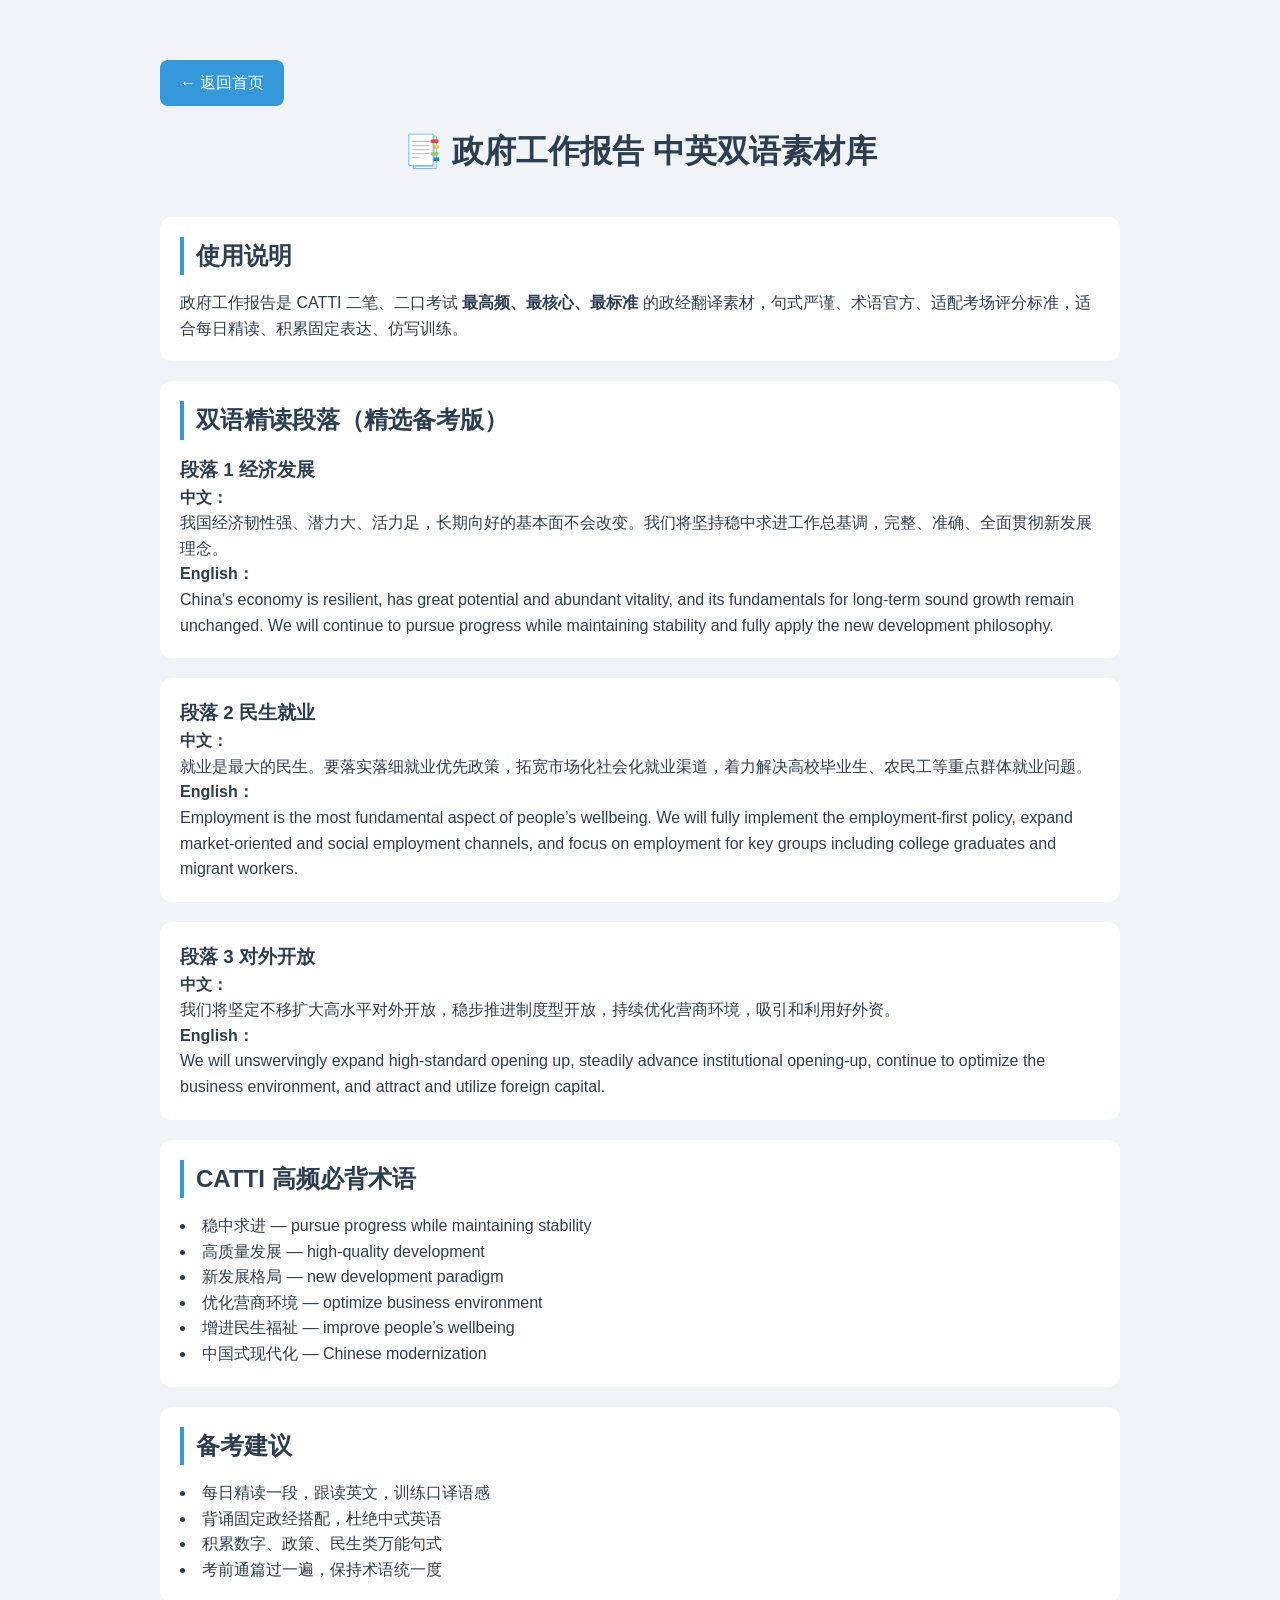
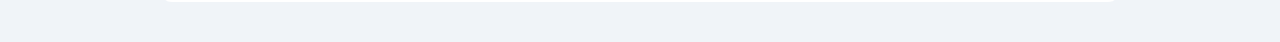
==== report.html @ c9dc54a0 "创建 report.html" ====
<!DOCTYPE html>
<html lang="zh-CN">
<head>
    <meta charset="UTF-8">
    <meta name="viewport" content="width=device-width, initial-scale=1.0">
    <title>政府工作报告双语 | 翻译素材</title>
    <link rel="stylesheet" href="style.css">
</head>
<body>
    <div class="container">
        <a href="index.html" class="back-btn">← 返回首页</a>
        <h1>📑 政府工作报告 中英双语素材库</h1>

        <div class="section">
            <h2>使用说明</h2>
            <p>政府工作报告是 CATTI 二笔、二口考试 <strong>最高频、最核心、最标准</strong> 的政经翻译素材，句式严谨、术语官方、适配考场评分标准，适合每日精读、积累固定表达、仿写训练。</p>
        </div>

        <div class="section">
            <h2>双语精读段落（精选备考版）</h2>

            <h3>段落 1 经济发展</h3>
            <p><strong>中文：</strong></p>
            <p>我国经济韧性强、潜力大、活力足，长期向好的基本面不会改变。我们将坚持稳中求进工作总基调，完整、准确、全面贯彻新发展理念。</p>
            <p><strong>English：</strong></p>
            <p>China’s economy is resilient, has great potential and abundant vitality, and its fundamentals for long-term sound growth remain unchanged. We will continue to pursue progress while maintaining stability and fully apply the new development philosophy.</p>
        </div>

        <div class="section">
            <h3>段落 2 民生就业</h3>
            <p><strong>中文：</strong></p>
            <p>就业是最大的民生。要落实落细就业优先政策，拓宽市场化社会化就业渠道，着力解决高校毕业生、农民工等重点群体就业问题。</p>
            <p><strong>English：</strong></p>
            <p>Employment is the most fundamental aspect of people’s wellbeing. We will fully implement the employment-first policy, expand market-oriented and social employment channels, and focus on employment for key groups including college graduates and migrant workers.</p>
        </div>

        <div class="section">
            <h3>段落 3 对外开放</h3>
            <p><strong>中文：</strong></p>
            <p>我们将坚定不移扩大高水平对外开放，稳步推进制度型开放，持续优化营商环境，吸引和利用好外资。</p>
            <p><strong>English：</strong></p>
            <p>We will unswervingly expand high-standard opening up, steadily advance institutional opening-up, continue to optimize the business environment, and attract and utilize foreign capital.</p>
        </div>

        <div class="section">
            <h2>CATTI 高频必背术语</h2>
            <ul>
                <li>稳中求进 — pursue progress while maintaining stability</li>
                <li>高质量发展 — high-quality development</li>
                <li>新发展格局 — new development paradigm</li>
                <li>优化营商环境 — optimize business environment</li>
                <li>增进民生福祉 — improve people’s wellbeing</li>
                <li>中国式现代化 — Chinese modernization</li>
            </ul>
        </div>

        <div class="section">
            <h2>备考建议</h2>
            <ul>
                <li>每日精读一段，跟读英文，训练口译语感</li>
                <li>背诵固定政经搭配，杜绝中式英语</li>
                <li>积累数字、政策、民生类万能句式</li>
                <li>考前通篇过一遍，保持术语统一度</li>
            </ul>
        </div>

    </div>
</body>
</html>
---- style.css ----
* {
    margin: 0;
    padding: 0;
    box-sizing: border-box;
    font-family: -apple-system, BlinkMacSystemFont, "Segoe UI", Roboto, sans-serif;
}
body {
    background-color: #f0f4f8;
    color: #2c3e50;
    line-height: 1.6;
}
.container {
    max-width: 1000px;
    margin: 40px auto;
    padding: 0 20px;
}
h1 {
    text-align: center;
    margin-bottom: 40px;
    color: #2c3e50;
}
.nav-grid {
    display: grid;
    grid-template-columns: repeat(auto-fit, minmax(250px, 1fr));
    gap: 20px;
}
.nav-card {
    background: white;
    padding: 30px 20px;
    border-radius: 16px;
    box-shadow: 0 4px 12px rgba(0,0,0,0.05);
    text-decoration: none;
    color: inherit;
    transition: transform 0.2s;
}
.nav-card:hover {
    transform: translateY(-5px);
}
.nav-card h3 {
    color: #3498db;
    margin-bottom: 10px;
}
.back-btn {
    display: inline-block;
    margin: 20px 0;
    padding: 10px 20px;
    background: #3498db;
    color: white;
    text-decoration: none;
    border-radius: 8px;
}
.section {
    background: white;
    padding: 20px;
    border-radius: 12px;
    margin-bottom: 20px;
}
.section h2 {
    color: #2c3e50;
    border-left: 4px solid #3498db;
    padding-left: 12px;
    margin-bottom: 15px;
}
ul {
    list-style-position: inside;
}
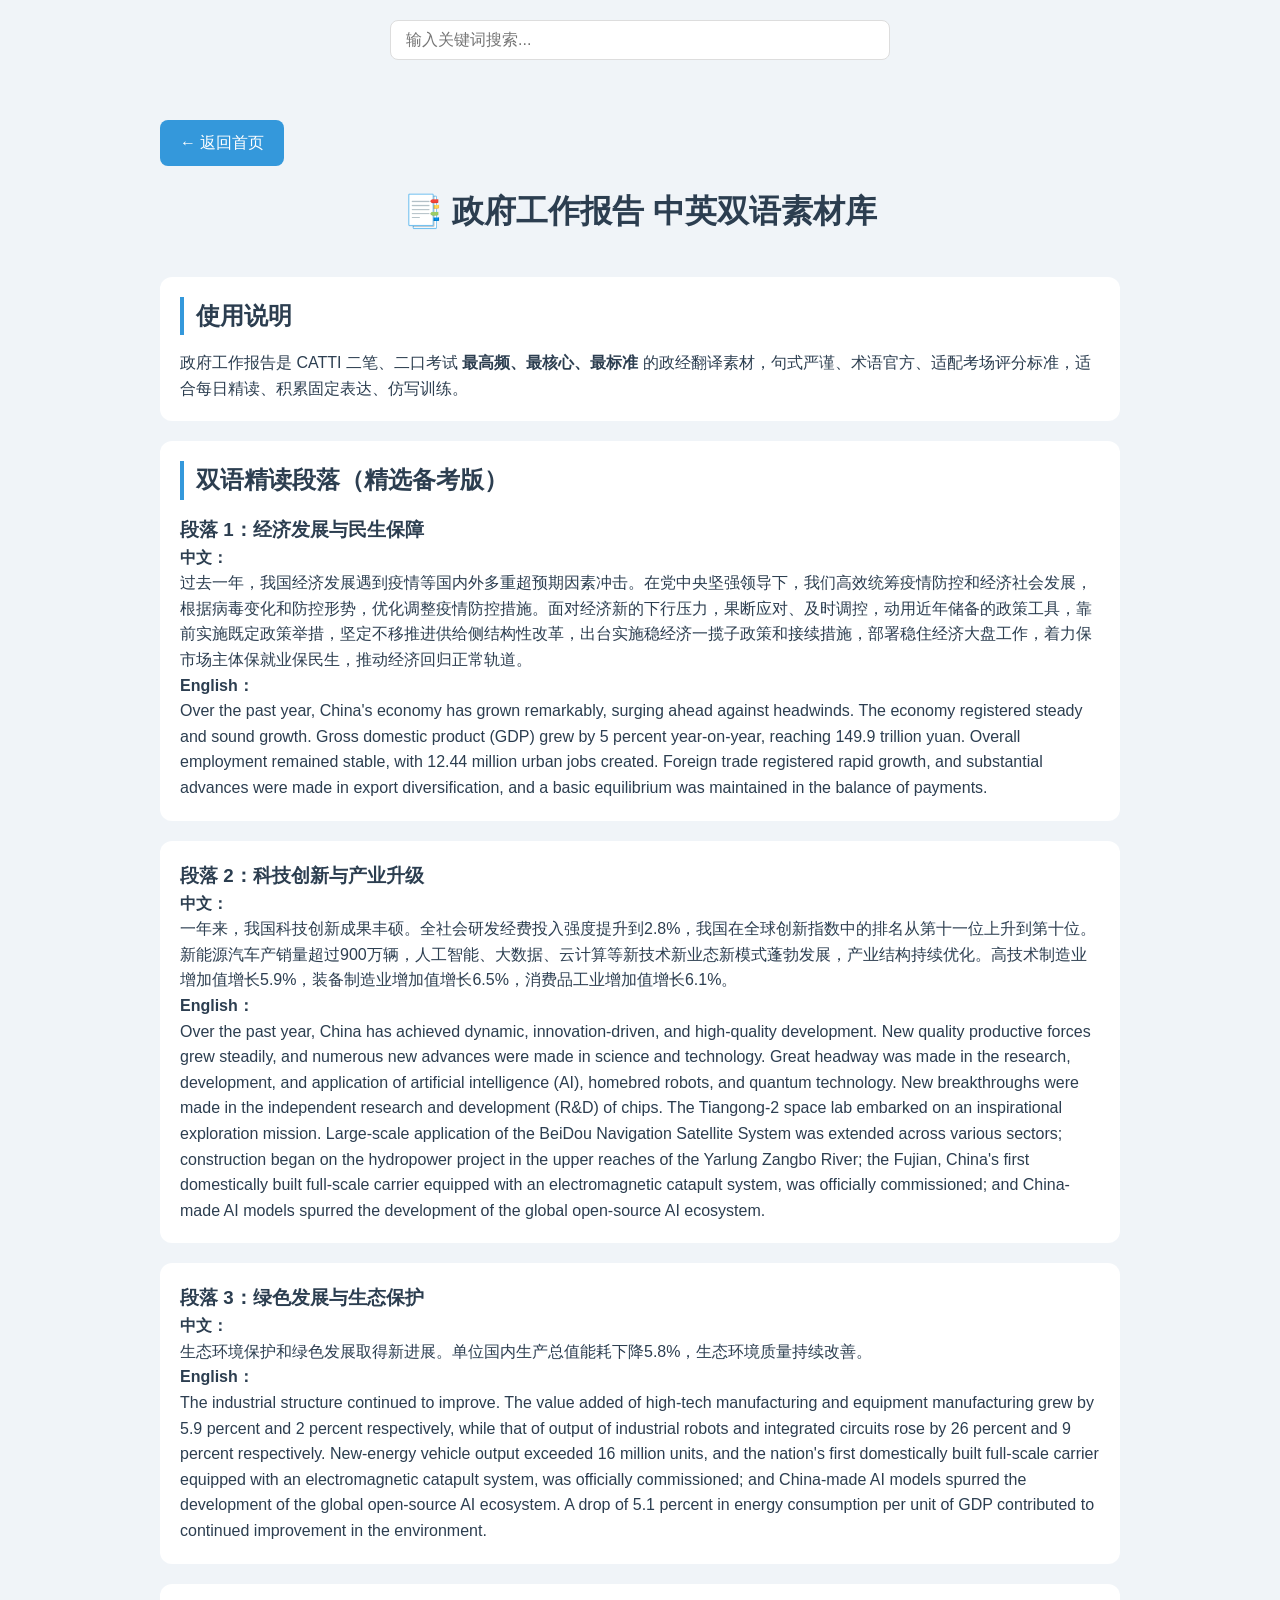
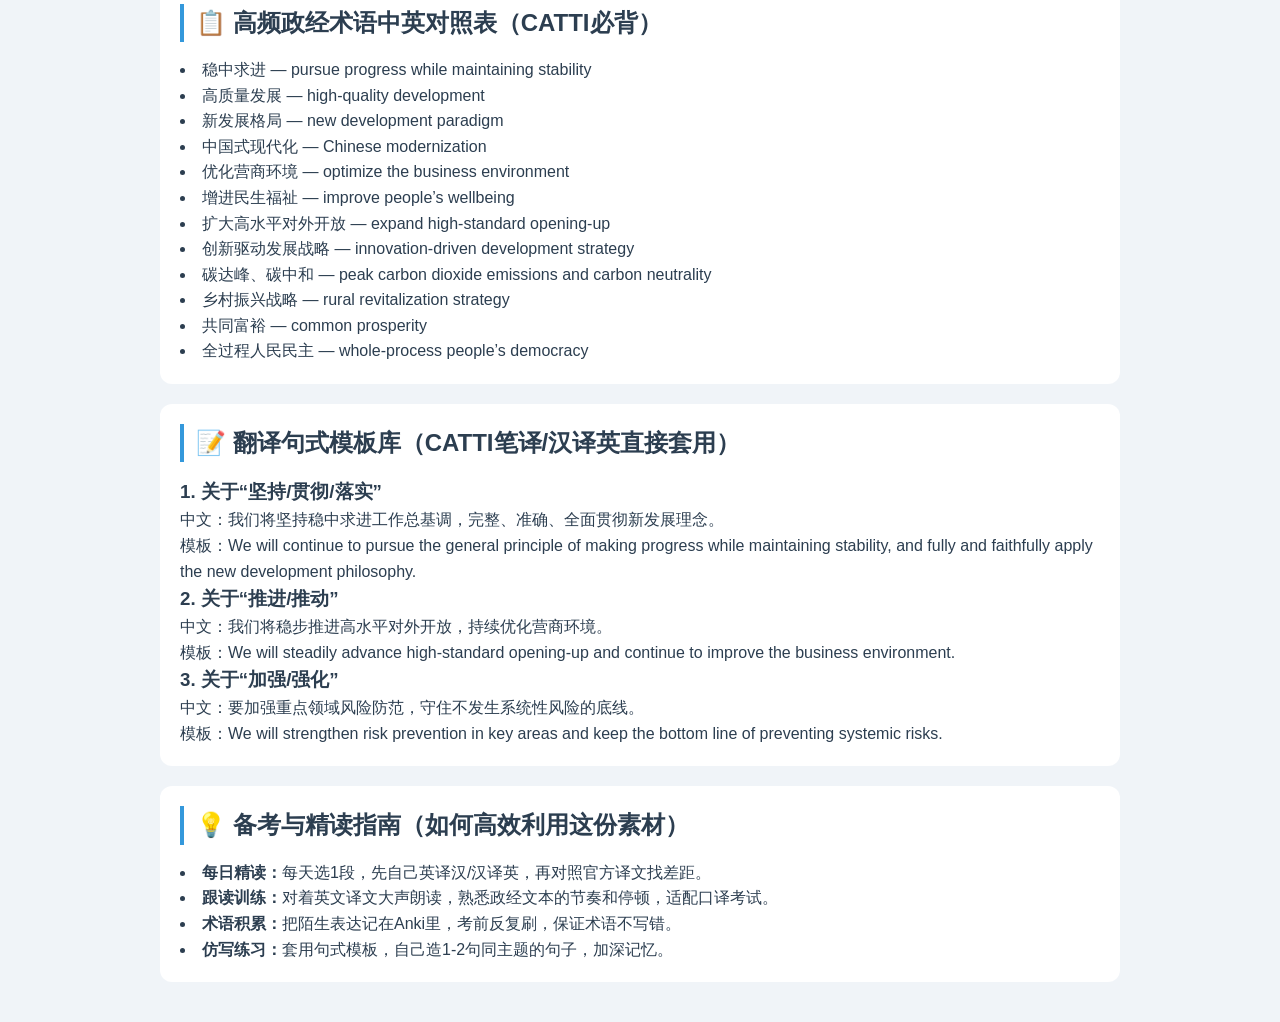
==== commit 35efe297: "更新 report.html" ====
--- a/report.html
+++ b/report.html
@@ -7,6 +7,16 @@
     <link rel="stylesheet" href="style.css">
 </head>
 <body>
+    <!-- 页面搜索框 -->
+    <div style="margin: 20px auto; text-align: center; max-width: 500px;">
+        <input 
+            type="text" 
+            id="pageSearchInput" 
+            placeholder="输入关键词搜索..." 
+            style="width: 100%; padding: 10px 15px; font-size: 16px; border: 1px solid #ddd; border-radius: 8px; box-sizing: border-box;"
+        >
+    </div>
+
     <div class="container">
         <a href="index.html" class="back-btn">← 返回首页</a>
         <h1>📑 政府工作报告 中英双语素材库</h1>
@@ -19,51 +29,89 @@
         <div class="section">
             <h2>双语精读段落（精选备考版）</h2>
 
-            <h3>段落 1 经济发展</h3>
+            <h3>段落 1：经济发展与民生保障</h3>
             <p><strong>中文：</strong></p>
-            <p>我国经济韧性强、潜力大、活力足，长期向好的基本面不会改变。我们将坚持稳中求进工作总基调，完整、准确、全面贯彻新发展理念。</p>
+            <p>过去一年，我国经济发展遇到疫情等国内外多重超预期因素冲击。在党中央坚强领导下，我们高效统筹疫情防控和经济社会发展，根据病毒变化和防控形势，优化调整疫情防控措施。面对经济新的下行压力，果断应对、及时调控，动用近年储备的政策工具，靠前实施既定政策举措，坚定不移推进供给侧结构性改革，出台实施稳经济一揽子政策和接续措施，部署稳住经济大盘工作，着力保市场主体保就业保民生，推动经济回归正常轨道。</p>
             <p><strong>English：</strong></p>
-            <p>China’s economy is resilient, has great potential and abundant vitality, and its fundamentals for long-term sound growth remain unchanged. We will continue to pursue progress while maintaining stability and fully apply the new development philosophy.</p>
+            <p>Over the past year, China's economy has grown remarkably, surging ahead against headwinds. The economy registered steady and sound growth. Gross domestic product (GDP) grew by 5 percent year-on-year, reaching 149.9 trillion yuan. Overall employment remained stable, with 12.44 million urban jobs created. Foreign trade registered rapid growth, and substantial advances were made in export diversification, and a basic equilibrium was maintained in the balance of payments.</p>
         </div>
 
         <div class="section">
-            <h3>段落 2 民生就业</h3>
+            <h3>段落 2：科技创新与产业升级</h3>
             <p><strong>中文：</strong></p>
-            <p>就业是最大的民生。要落实落细就业优先政策，拓宽市场化社会化就业渠道，着力解决高校毕业生、农民工等重点群体就业问题。</p>
+            <p>一年来，我国科技创新成果丰硕。全社会研发经费投入强度提升到2.8%，我国在全球创新指数中的排名从第十一位上升到第十位。新能源汽车产销量超过900万辆，人工智能、大数据、云计算等新技术新业态新模式蓬勃发展，产业结构持续优化。高技术制造业增加值增长5.9%，装备制造业增加值增长6.5%，消费品工业增加值增长6.1%。</p>
             <p><strong>English：</strong></p>
-            <p>Employment is the most fundamental aspect of people’s wellbeing. We will fully implement the employment-first policy, expand market-oriented and social employment channels, and focus on employment for key groups including college graduates and migrant workers.</p>
+            <p>Over the past year, China has achieved dynamic, innovation-driven, and high-quality development. New quality productive forces grew steadily, and numerous new advances were made in science and technology. Great headway was made in the research, development, and application of artificial intelligence (AI), homebred robots, and quantum technology. New breakthroughs were made in the independent research and development (R&D) of chips. The Tiangong-2 space lab embarked on an inspirational exploration mission. Large-scale application of the BeiDou Navigation Satellite System was extended across various sectors; construction began on the hydropower project in the upper reaches of the Yarlung Zangbo River; the Fujian, China's first domestically built full-scale carrier equipped with an electromagnetic catapult system, was officially commissioned; and China-made AI models spurred the development of the global open-source AI ecosystem.</p>
         </div>
 
         <div class="section">
-            <h3>段落 3 对外开放</h3>
+            <h3>段落 3：绿色发展与生态保护</h3>
             <p><strong>中文：</strong></p>
-            <p>我们将坚定不移扩大高水平对外开放，稳步推进制度型开放，持续优化营商环境，吸引和利用好外资。</p>
+            <p>生态环境保护和绿色发展取得新进展。单位国内生产总值能耗下降5.8%，生态环境质量持续改善。</p>
             <p><strong>English：</strong></p>
-            <p>We will unswervingly expand high-standard opening up, steadily advance institutional opening-up, continue to optimize the business environment, and attract and utilize foreign capital.</p>
+            <p>The industrial structure continued to improve. The value added of high-tech manufacturing and equipment manufacturing grew by 5.9 percent and 2 percent respectively, while that of output of industrial robots and integrated circuits rose by 26 percent and 9 percent respectively. New-energy vehicle output exceeded 16 million units, and the nation's first domestically built full-scale carrier equipped with an electromagnetic catapult system, was officially commissioned; and China-made AI models spurred the development of the global open-source AI ecosystem. A drop of 5.1 percent in energy consumption per unit of GDP contributed to continued improvement in the environment.</p>
         </div>
 
         <div class="section">
-            <h2>CATTI 高频必背术语</h2>
+            <h2>📋 高频政经术语中英对照表（CATTI必背）</h2>
             <ul>
                 <li>稳中求进 — pursue progress while maintaining stability</li>
                 <li>高质量发展 — high-quality development</li>
                 <li>新发展格局 — new development paradigm</li>
-                <li>优化营商环境 — optimize business environment</li>
+                <li>中国式现代化 — Chinese modernization</li>
+                <li>优化营商环境 — optimize the business environment</li>
                 <li>增进民生福祉 — improve people’s wellbeing</li>
-                <li>中国式现代化 — Chinese modernization</li>
+                <li>扩大高水平对外开放 — expand high-standard opening-up</li>
+                <li>创新驱动发展战略 — innovation-driven development strategy</li>
+                <li>碳达峰、碳中和 — peak carbon dioxide emissions and carbon neutrality</li>
+                <li>乡村振兴战略 — rural revitalization strategy</li>
+                <li>共同富裕 — common prosperity</li>
+                <li>全过程人民民主 — whole-process people’s democracy</li>
             </ul>
         </div>
 
         <div class="section">
-            <h2>备考建议</h2>
+            <h2>📝 翻译句式模板库（CATTI笔译/汉译英直接套用）</h2>
+            <h3>1. 关于“坚持/贯彻/落实”</h3>
+            <p>中文：我们将坚持稳中求进工作总基调，完整、准确、全面贯彻新发展理念。</p>
+            <p>模板：We will continue to pursue the general principle of making progress while maintaining stability, and fully and faithfully apply the new development philosophy.</p>
+
+            <h3>2. 关于“推进/推动”</h3>
+            <p>中文：我们将稳步推进高水平对外开放，持续优化营商环境。</p>
+            <p>模板：We will steadily advance high-standard opening-up and continue to improve the business environment.</p>
+
+            <h3>3. 关于“加强/强化”</h3>
+            <p>中文：要加强重点领域风险防范，守住不发生系统性风险的底线。</p>
+            <p>模板：We will strengthen risk prevention in key areas and keep the bottom line of preventing systemic risks.</p>
+        </div>
+
+        <div class="section">
+            <h2>💡 备考与精读指南（如何高效利用这份素材）</h2>
             <ul>
-                <li>每日精读一段，跟读英文，训练口译语感</li>
-                <li>背诵固定政经搭配，杜绝中式英语</li>
-                <li>积累数字、政策、民生类万能句式</li>
-                <li>考前通篇过一遍，保持术语统一度</li>
+                <li><strong>每日精读：</strong>每天选1段，先自己英译汉/汉译英，再对照官方译文找差距。</li>
+                <li><strong>跟读训练：</strong>对着英文译文大声朗读，熟悉政经文本的节奏和停顿，适配口译考试。</li>
+                <li><strong>术语积累：</strong>把陌生表达记在Anki里，考前反复刷，保证术语不写错。</li>
+                <li><strong>仿写练习：</strong>套用句式模板，自己造1-2句同主题的句子，加深记忆。</li>
             </ul>
         </div>
 
     </div>
+
+    <!-- 搜索功能脚本 -->
+    <script>
+        const searchInput = document.getElementById('pageSearchInput');
+        const content = document.body;
+
+        searchInput.addEventListener('input', function () {
+            // 先清除原有高亮
+            content.innerHTML = content.innerHTML.replace(/<mark>(.*?)<\/mark>/g, '$1');
+            const key = this.value.trim();
+            if (!key) return;
+
+            // 正则匹配关键词并高亮
+            const reg = new RegExp(key, 'gi');
+            content.innerHTML = content.innerHTML.replace(reg, match => `<mark style="background:#ffeb3b;">${match}</mark>`);
+        });
+    </script>
 </body>
 </html>
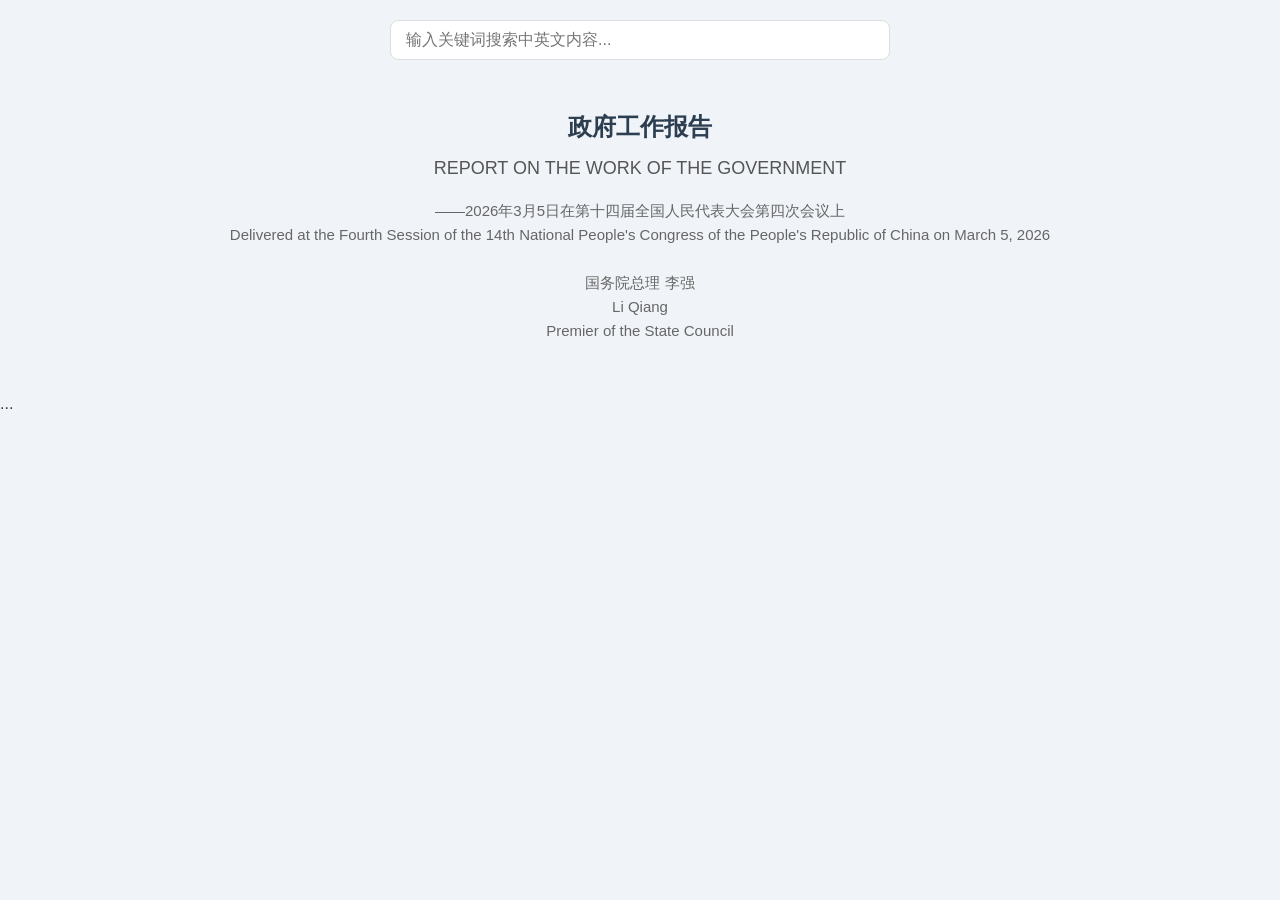
==== commit 0b5265f2: "更新 report.html" ====
--- a/report.html
+++ b/report.html
@@ -1,117 +1,94 @@
 <!DOCTYPE html>
 <html lang="zh-CN">
 <head>
-    <meta charset="UTF-8">
-    <meta name="viewport" content="width=device-width, initial-scale=1.0">
-    <title>政府工作报告双语 | 翻译素材</title>
-    <link rel="stylesheet" href="style.css">
+  <meta charset="UTF-8">
+  <meta name="viewport" content="width=device-width, initial-scale=1.0">
+  <title>2026政府工作报告（双语对照）</title>
+  <link rel="stylesheet" href="style.css">
+  <style>
+    /* 页面样式 */
+    .report-header {
+      text-align: center;
+      margin: 3rem 0;
+    }
+    .report-header h1 {
+      font-size: 24px;
+      margin-bottom: 0.5rem;
+    }
+    .report-header .en-title {
+      font-size: 18px;
+      color: #555;
+      margin-bottom: 1rem;
+    }
+    .report-header .meta-info {
+      font-size: 15px;
+      color: #666;
+      line-height: 1.6;
+    }
+    .report-section {
+      max-width: 900px;
+      margin: 3rem auto;
+      padding: 0 1rem;
+    }
+    .report-section h2 {
+      font-size: 20px;
+      margin: 2rem 0 1rem;
+      padding-left: 10px;
+      border-left: 4px solid #2c3e50;
+    }
+    .bilingual-block {
+      margin: 1.5rem 0;
+      padding: 1rem;
+      background: #f8f9fa;
+      border-radius: 6px;
+    }
+    .cn-text {
+      font-size: 16px;
+      line-height: 1.8;
+      color: #222;
+      margin-bottom: 0.5rem;
+    }
+    .en-text {
+      font-size: 15px;
+      line-height: 1.7;
+      color: #555;
+      font-style: italic;
+    }
+    /* 搜索框样式 */
+    .search-box {
+      text-align: center;
+      margin: 20px auto;
+      max-width: 500px;
+    }
+    #searchInput {
+      width: 100%;
+      padding: 10px 15px;
+      font-size: 16px;
+      border: 1px solid #ddd;
+      border-radius: 8px;
+      box-sizing: border-box;
+    }
+    mark {
+      background-color: #ffeb3b;
+      padding: 0 2px;
+    }
+  </style>
 </head>
 <body>
-    <!-- 页面搜索框 -->
-    <div style="margin: 20px auto; text-align: center; max-width: 500px;">
-        <input 
-            type="text" 
-            id="pageSearchInput" 
-            placeholder="输入关键词搜索..." 
-            style="width: 100%; padding: 10px 15px; font-size: 16px; border: 1px solid #ddd; border-radius: 8px; box-sizing: border-box;"
-        >
+  <!-- 搜索框 -->
+  <div class="search-box">
+    <input type="text" id="searchInput" placeholder="输入关键词搜索中英文内容...">
+  </div>
+
+  <header class="report-header">
+    <h1>政府工作报告</h1>
+    <div class="en-title">REPORT ON THE WORK OF THE GOVERNMENT</div>
+    <div class="meta-info">
+      ——2026年3月5日在第十四届全国人民代表大会第四次会议上<br>
+      Delivered at the Fourth Session of the 14th National People's Congress of the People's Republic of China on March 5, 2026<br>
+      <br>
+      国务院总理 李强<br>
+      Li Qiang<br>
+      Premier of the State Council
     </div>
-
-    <div class="container">
-        <a href="index.html" class="back-btn">← 返回首页</a>
-        <h1>📑 政府工作报告 中英双语素材库</h1>
-
-        <div class="section">
-            <h2>使用说明</h2>
-            <p>政府工作报告是 CATTI 二笔、二口考试 <strong>最高频、最核心、最标准</strong> 的政经翻译素材，句式严谨、术语官方、适配考场评分标准，适合每日精读、积累固定表达、仿写训练。</p>
-        </div>
-
-        <div class="section">
-            <h2>双语精读段落（精选备考版）</h2>
-
-            <h3>段落 1：经济发展与民生保障</h3>
-            <p><strong>中文：</strong></p>
-            <p>过去一年，我国经济发展遇到疫情等国内外多重超预期因素冲击。在党中央坚强领导下，我们高效统筹疫情防控和经济社会发展，根据病毒变化和防控形势，优化调整疫情防控措施。面对经济新的下行压力，果断应对、及时调控，动用近年储备的政策工具，靠前实施既定政策举措，坚定不移推进供给侧结构性改革，出台实施稳经济一揽子政策和接续措施，部署稳住经济大盘工作，着力保市场主体保就业保民生，推动经济回归正常轨道。</p>
-            <p><strong>English：</strong></p>
-            <p>Over the past year, China's economy has grown remarkably, surging ahead against headwinds. The economy registered steady and sound growth. Gross domestic product (GDP) grew by 5 percent year-on-year, reaching 149.9 trillion yuan. Overall employment remained stable, with 12.44 million urban jobs created. Foreign trade registered rapid growth, and substantial advances were made in export diversification, and a basic equilibrium was maintained in the balance of payments.</p>
-        </div>
-
-        <div class="section">
-            <h3>段落 2：科技创新与产业升级</h3>
-            <p><strong>中文：</strong></p>
-            <p>一年来，我国科技创新成果丰硕。全社会研发经费投入强度提升到2.8%，我国在全球创新指数中的排名从第十一位上升到第十位。新能源汽车产销量超过900万辆，人工智能、大数据、云计算等新技术新业态新模式蓬勃发展，产业结构持续优化。高技术制造业增加值增长5.9%，装备制造业增加值增长6.5%，消费品工业增加值增长6.1%。</p>
-            <p><strong>English：</strong></p>
-            <p>Over the past year, China has achieved dynamic, innovation-driven, and high-quality development. New quality productive forces grew steadily, and numerous new advances were made in science and technology. Great headway was made in the research, development, and application of artificial intelligence (AI), homebred robots, and quantum technology. New breakthroughs were made in the independent research and development (R&D) of chips. The Tiangong-2 space lab embarked on an inspirational exploration mission. Large-scale application of the BeiDou Navigation Satellite System was extended across various sectors; construction began on the hydropower project in the upper reaches of the Yarlung Zangbo River; the Fujian, China's first domestically built full-scale carrier equipped with an electromagnetic catapult system, was officially commissioned; and China-made AI models spurred the development of the global open-source AI ecosystem.</p>
-        </div>
-
-        <div class="section">
-            <h3>段落 3：绿色发展与生态保护</h3>
-            <p><strong>中文：</strong></p>
-            <p>生态环境保护和绿色发展取得新进展。单位国内生产总值能耗下降5.8%，生态环境质量持续改善。</p>
-            <p><strong>English：</strong></p>
-            <p>The industrial structure continued to improve. The value added of high-tech manufacturing and equipment manufacturing grew by 5.9 percent and 2 percent respectively, while that of output of industrial robots and integrated circuits rose by 26 percent and 9 percent respectively. New-energy vehicle output exceeded 16 million units, and the nation's first domestically built full-scale carrier equipped with an electromagnetic catapult system, was officially commissioned; and China-made AI models spurred the development of the global open-source AI ecosystem. A drop of 5.1 percent in energy consumption per unit of GDP contributed to continued improvement in the environment.</p>
-        </div>
-
-        <div class="section">
-            <h2>📋 高频政经术语中英对照表（CATTI必背）</h2>
-            <ul>
-                <li>稳中求进 — pursue progress while maintaining stability</li>
-                <li>高质量发展 — high-quality development</li>
-                <li>新发展格局 — new development paradigm</li>
-                <li>中国式现代化 — Chinese modernization</li>
-                <li>优化营商环境 — optimize the business environment</li>
-                <li>增进民生福祉 — improve people’s wellbeing</li>
-                <li>扩大高水平对外开放 — expand high-standard opening-up</li>
-                <li>创新驱动发展战略 — innovation-driven development strategy</li>
-                <li>碳达峰、碳中和 — peak carbon dioxide emissions and carbon neutrality</li>
-                <li>乡村振兴战略 — rural revitalization strategy</li>
-                <li>共同富裕 — common prosperity</li>
-                <li>全过程人民民主 — whole-process people’s democracy</li>
-            </ul>
-        </div>
-
-        <div class="section">
-            <h2>📝 翻译句式模板库（CATTI笔译/汉译英直接套用）</h2>
-            <h3>1. 关于“坚持/贯彻/落实”</h3>
-            <p>中文：我们将坚持稳中求进工作总基调，完整、准确、全面贯彻新发展理念。</p>
-            <p>模板：We will continue to pursue the general principle of making progress while maintaining stability, and fully and faithfully apply the new development philosophy.</p>
-
-            <h3>2. 关于“推进/推动”</h3>
-            <p>中文：我们将稳步推进高水平对外开放，持续优化营商环境。</p>
-            <p>模板：We will steadily advance high-standard opening-up and continue to improve the business environment.</p>
-
-            <h3>3. 关于“加强/强化”</h3>
-            <p>中文：要加强重点领域风险防范，守住不发生系统性风险的底线。</p>
-            <p>模板：We will strengthen risk prevention in key areas and keep the bottom line of preventing systemic risks.</p>
-        </div>
-
-        <div class="section">
-            <h2>💡 备考与精读指南（如何高效利用这份素材）</h2>
-            <ul>
-                <li><strong>每日精读：</strong>每天选1段，先自己英译汉/汉译英，再对照官方译文找差距。</li>
-                <li><strong>跟读训练：</strong>对着英文译文大声朗读，熟悉政经文本的节奏和停顿，适配口译考试。</li>
-                <li><strong>术语积累：</strong>把陌生表达记在Anki里，考前反复刷，保证术语不写错。</li>
-                <li><strong>仿写练习：</strong>套用句式模板，自己造1-2句同主题的句子，加深记忆。</li>
-            </ul>
-        </div>
-
-    </div>
-
-    <!-- 搜索功能脚本 -->
-    <script>
-        const searchInput = document.getElementById('pageSearchInput');
-        const content = document.body;
-
-        searchInput.addEventListener('input', function () {
-            // 先清除原有高亮
-            content.innerHTML = content.innerHTML.replace(/<mark>(.*?)<\/mark>/g, '$1');
-            const key = this.value.trim();
-            if (!key) return;
-
-            // 正则匹配关键词并高亮
-            const reg = new RegExp(key, 'gi');
-            content.innerHTML = content.innerHTML.replace(reg, match => `<mark style="background:#ffeb3b;">${match}</mark>`);
-        });
-    </script>
-</body>
-</html>+  </header>...
